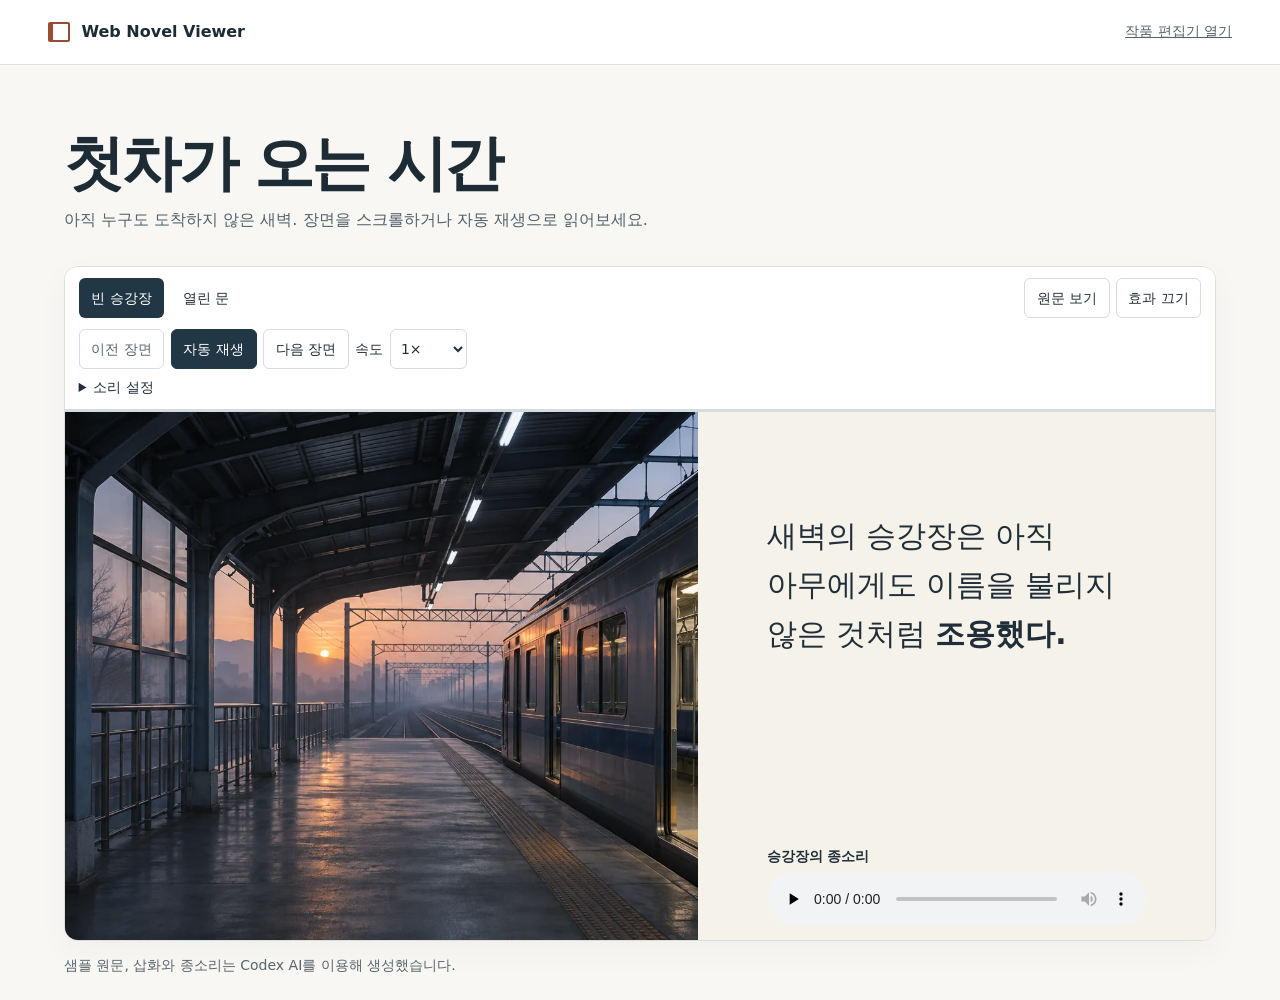
==== site/index.html @ 37482833 "Add scroll story viewer and embeddable editor" ====
<!doctype html>
<html lang="ko">
  <head>
    <meta charset="utf-8">
    <meta name="viewport" content="width=device-width, initial-scale=1">
    <meta name="description" content="첫차가 오는 시간, 스크롤로 읽는 Web Novel Viewer의 첫 데모.">
    <title>첫차가 오는 시간 · Web Novel Viewer</title>
    <link rel="stylesheet" href="./demo.css">
    <script type="module" src="./demo.js"></script>
  </head>
  <body>
    <header class="masthead">
      <div class="masthead-inner">
        <span class="brand"><span class="brand-mark" aria-hidden="true"></span>Web Novel Viewer</span>
        <a class="masthead-detail" href="./editor.html">작품 편집기 열기</a>
      </div>
    </header>
    <main class="reading-room">
      <div class="story-heading">
        <h1>첫차가 오는 시간</h1>
        <p>아직 누구도 도착하지 않은 새벽. 장면을 스크롤하거나 자동 재생으로 읽어보세요.</p>
      </div>
      <div id="reader" class="reader">
        <article id="fallback" class="fallback">
          <h2>빈 승강장</h2>
          <p>새벽의 승강장은 아직 아무에게도 이름을 불리지 않은 것처럼 조용했다.</p>
          <p>그는 첫차가 들어서기 전까지 늘 같은 자리에 서 있었다. 어둠 속에서 레일이 먼저 빛나는 것을 좋아했다.</p>
          <h2>열린 문</h2>
          <p>첫차는 소리보다 빛을 먼저 데려왔다.</p>
          <p>문이 열렸다. 그는 한 박자 늦게 발을 옮겼다. 그제야 어제와 다른 하루가 시작됐다.</p>
        </article>
      </div>
      <p class="credit">샘플 원문, 삽화와 종소리는 Codex AI를 이용해 생성했습니다.</p>
    </main>
  </body>
</html>
---- site/demo.css ----
:root {
  color-scheme: light;
  font-family: "Noto Sans KR", "Noto Sans CJK KR", "Apple SD Gothic Neo", "Malgun Gothic", system-ui, sans-serif;
  color: #1d2b35;
  background: #f8f7f4;
}

body { margin: 0; }
.masthead { background: #fff; border-bottom: 1px solid #e2e0da; }
.masthead-inner {
  max-width: 74rem;
  min-height: 4rem;
  margin: auto;
  padding: 0 clamp(1rem, 3vw, 2rem);
  display: flex;
  flex-wrap: wrap;
  align-items: center;
  justify-content: space-between;
  gap: .5rem 1rem;
}
.brand { display: inline-flex; align-items: center; gap: .7rem; font-weight: 700; }
.brand-mark {
  display: inline-block;
  width: .95rem;
  height: 1.05rem;
  border: solid #974d32;
  border-width: 2px 2px 2px 5px;
  border-radius: .12rem;
}
.masthead-detail { color: #55616a; font-size: .875rem; }
.reading-room {
  max-width: 72rem;
  margin: 0 auto;
  padding: clamp(1.75rem, 5vw, 4.15rem) clamp(1rem, 4vw, 2rem) 1.5rem;
}
.story-heading { margin-bottom: clamp(1.25rem, 3vw, 2rem); }
.story-heading h1 {
  margin: 0 0 .55rem;
  font-size: clamp(2rem, 5vw, 3.75rem);
  font-weight: 750;
  letter-spacing: -.045em;
  line-height: 1.16;
}
.story-heading p {
  margin: 0;
  max-width: 42rem;
  color: #52616b;
  line-height: 1.65;
  word-break: keep-all;
  overflow-wrap: anywhere;
}
.reader {
  --wnv-stage-background: #f5f2e9;
  --wnv-accent: #974d32;
  border: 1px solid #deded7;
  border-radius: .85rem;
  overflow: hidden;
  background: #fff;
  box-shadow: 0 10px 30px #2434400a;
}
.fallback, .wnv-status { padding: 0 1rem; }
.fallback h2 { margin-top: 1.25rem; font-size: 1.1rem; }
.fallback p { line-height: 1.7; }
.credit { margin: .85rem 0 0; color: #58646c; font-size: .875rem; line-height: 1.5; }
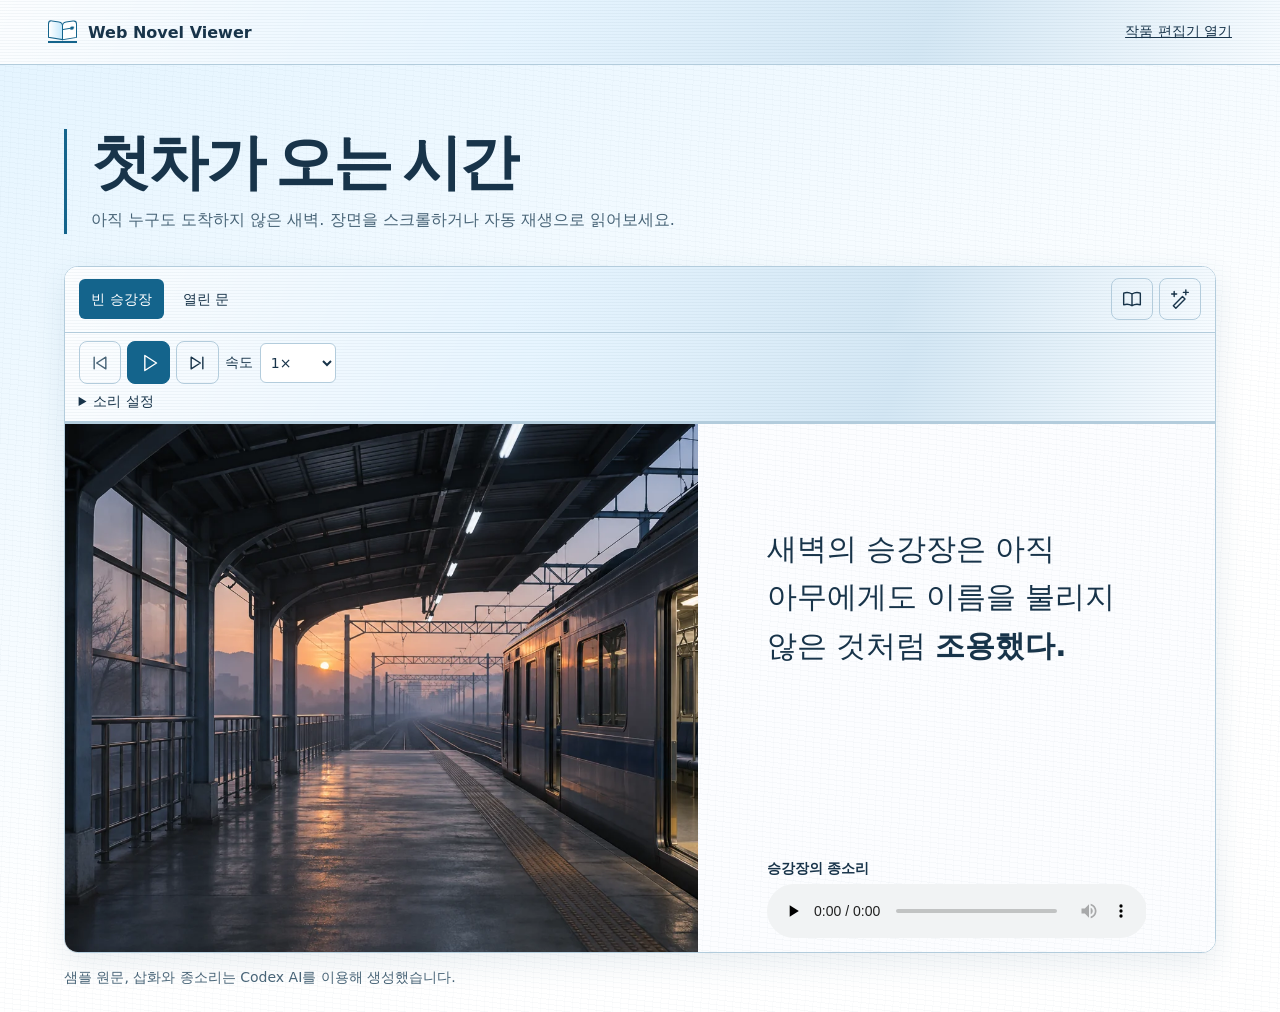
==== commit a348aa52: "Theme the viewer and editor with paper and metal surfaces and localized icon controls" ====
--- a/site/index.html
+++ b/site/index.html
@@ -8,7 +8,7 @@
     <link rel="stylesheet" href="./demo.css">
     <script type="module" src="./demo.js"></script>
   </head>
-  <body>
+  <body class="wn-demo">
     <header class="masthead">
       <div class="masthead-inner">
         <span class="brand"><span class="brand-mark" aria-hidden="true"></span>Web Novel Viewer</span>
--- a/site/demo.css
+++ b/site/demo.css
@@ -1,12 +1,14 @@
+@import url('./ui/materials.css');
 :root {
   color-scheme: light;
   font-family: "Noto Sans KR", "Noto Sans CJK KR", "Apple SD Gothic Neo", "Malgun Gothic", system-ui, sans-serif;
-  color: #1d2b35;
-  background: #f8f7f4;
+  color: #18344a;
+  background: #f5faff;
 }
 
 body { margin: 0; }
-.masthead { background: #fff; border-bottom: 1px solid #e2e0da; }
+.wn-demo { min-height: 100vh; background: var(--wn-paper-grain), linear-gradient(155deg, #e3f4ff, white 60%); }
+.masthead { background: var(--wn-sky); background-image: var(--wn-metal-grain); color: var(--wn-ink); border-bottom: 1px solid var(--wn-edge); }
 .masthead-inner {
   max-width: 74rem;
   min-height: 4rem;
@@ -20,20 +22,40 @@
 }
 .brand { display: inline-flex; align-items: center; gap: .7rem; font-weight: 700; }
 .brand-mark {
-  display: inline-block;
-  width: .95rem;
-  height: 1.05rem;
-  border: solid #974d32;
-  border-width: 2px 2px 2px 5px;
-  border-radius: .12rem;
+  position: relative;
+  width: 1.8rem;
+  height: 1.25rem;
+  color: var(--wn-blue);
+  border-bottom: 2px solid currentColor;
 }
-.masthead-detail { color: #55616a; font-size: .875rem; }
+.brand-mark::before, .brand-mark::after {
+  content: "";
+  position: absolute;
+  inset-block: 0 .1rem;
+  width: 46%;
+  border: 1.5px solid currentColor;
+  border-radius: .25rem .25rem 0 0;
+  background: linear-gradient(90deg, white, #c5e9fc);
+}
+.brand-mark::before { inset-inline-start: 0; transform: skewY(9deg); }
+.brand-mark::after {
+  inset-inline-end: 0;
+  transform: skewY(-9deg);
+  background: radial-gradient(circle at 70% 40%, currentColor 1.6px, transparent 2px),
+    linear-gradient(currentColor, currentColor) left 40% / 70% 1px no-repeat, white;
+}
+.masthead .brand, .masthead-detail { color: inherit; }
+.masthead-detail { font-size: .875rem; }
 .reading-room {
   max-width: 72rem;
   margin: 0 auto;
   padding: clamp(1.75rem, 5vw, 4.15rem) clamp(1rem, 4vw, 2rem) 1.5rem;
 }
-.story-heading { margin-bottom: clamp(1.25rem, 3vw, 2rem); }
+.story-heading {
+  margin-bottom: clamp(1.25rem, 3vw, 2rem);
+  padding-inline-start: clamp(.85rem, 2vw, 1.5rem);
+  border-inline-start: .22rem solid var(--wn-blue);
+}
 .story-heading h1 {
   margin: 0 0 .55rem;
   font-size: clamp(2rem, 5vw, 3.75rem);
@@ -44,21 +66,21 @@
 .story-heading p {
   margin: 0;
   max-width: 42rem;
-  color: #52616b;
+  color: var(--wn-muted);
   line-height: 1.65;
   word-break: keep-all;
   overflow-wrap: anywhere;
 }
 .reader {
-  --wnv-stage-background: #f5f2e9;
-  --wnv-accent: #974d32;
-  border: 1px solid #deded7;
+  border: 1px solid var(--wn-edge);
   border-radius: .85rem;
   overflow: hidden;
   background: #fff;
-  box-shadow: 0 10px 30px #2434400a;
+  box-shadow: 0 10px 30px #3863811c;
 }
 .fallback, .wnv-status { padding: 0 1rem; }
 .fallback h2 { margin-top: 1.25rem; font-size: 1.1rem; }
 .fallback p { line-height: 1.7; }
-.credit { margin: .85rem 0 0; color: #58646c; font-size: .875rem; line-height: 1.5; }
+.credit { margin: .85rem 0 0; color: var(--wn-muted); font-size: .875rem; line-height: 1.5; }
+
+.story-heading h1 { font-family: "Nanum Myeongjo", "Noto Serif CJK KR", serif; }
